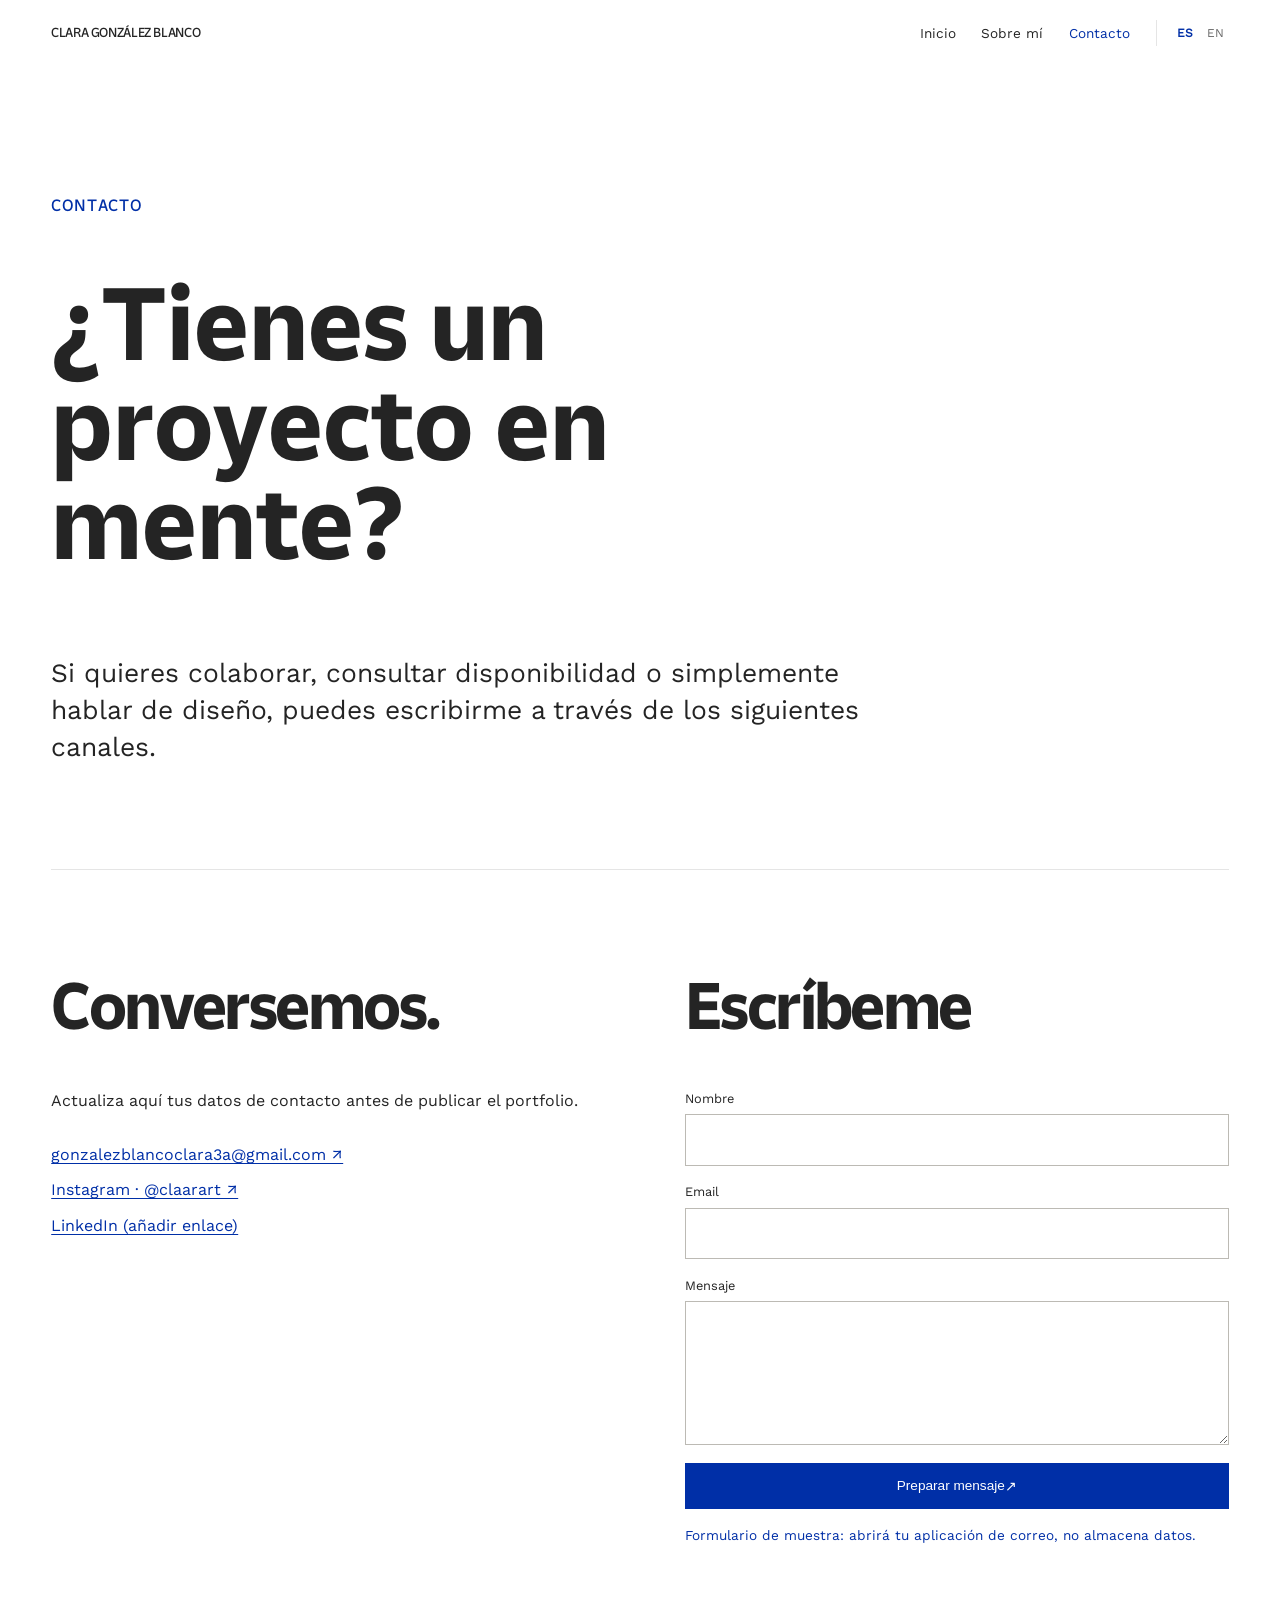
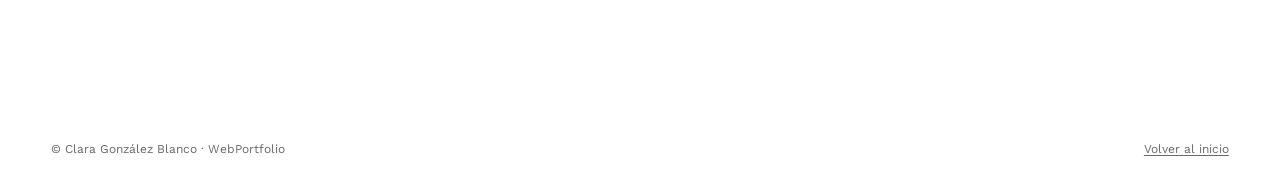
==== contacto.html @ db5a5b86 "Update navigation and footer branding" ====
<!DOCTYPE html>
<html lang="es">
  <head>
    <meta charset="utf-8">
    <meta name="viewport" content="width=device-width, initial-scale=1">
    <meta name="description" content="Contacta con Clara González Blanco.">
    <title>
      Contacto — Clara González Blanco
    </title>
    <link rel="stylesheet" href="css/tipos.css">
    <link rel="stylesheet" href="css/style.css">
    <link rel="stylesheet" href="css/responsive.css">
  </head>
  <body>
    <header class="site-header">
      <div class="header-inner">
        <a class="brand" href="index.html">CLARA GONZÁLEZ BLANCO</a>
        <div class="nav-wrap">
          <nav class="site-nav" aria-label="Navegación principal">
            <a href="index.html"><span data-es>Inicio</span><span data-en hidden>Home</span></a><a href="sobre-mi.html"><span data-es>Sobre mí</span><span data-en hidden>About</span></a><a href="contacto.html" aria-current="page"><span data-es>Contacto</span><span data-en hidden>Contact</span></a>
          </nav>
          <div class="language-switch" aria-label="Idioma">
            <button type="button" data-lang="es" aria-pressed="true">
              ES
            </button>
            <button type="button" data-lang="en" aria-pressed="false">
              EN
            </button>
          </div>
        </div>
      </div>
    </header>
    <main class="container">
      <section class="page-intro">
        <p class="eyebrow">
          <span data-es>Contacto</span><span data-en hidden>Contact</span>
        </p>
        <h1>
          <span data-es>¿Tienes un proyecto en mente?</span><span data-en hidden>Have a project in mind?</span>
        </h1>
        <p class="lead">
          <span data-es>Si quieres colaborar, consultar disponibilidad o simplemente hablar de diseño, puedes escribirme a través de los siguientes canales.</span><span data-en hidden>If you’d like to collaborate, ask about availability or talk about design, you can reach me through the channels below.</span>
        </p>
      </section>
      <section class="section contact-layout">
        <div>
          <h2>
            <span data-es>Conversemos.</span><span data-en hidden>Let’s talk.</span>
          </h2>
          <p>
            <span data-es>Actualiza aquí tus datos de contacto antes de publicar el portfolio.</span><span data-en hidden>Update your contact details here before publishing the portfolio.</span>
          </p>
          <div class="contact-links">
            <a href="mailto:gonzalezblancoclara3a@gmail.com">gonzalezblancoclara3a@gmail.com ↗</a><a href="https://www.instagram.com/claarart/" target="_blank" rel="noreferrer">Instagram · @claarart ↗</a><a href="#" aria-label="Añadir perfil de LinkedIn"><span data-es>LinkedIn (añadir enlace)</span><span data-en hidden>LinkedIn (add link)</span></a>
          </div>
        </div>
        <div>
          <h2>
            <span data-es>Escríbeme</span><span data-en hidden>Send a message</span>
          </h2>
          <form class="contact-form" id="contact-form">
            <div class="form-field">
              <label for="name">
                <span data-es>Nombre</span><span data-en hidden>Name</span>
              </label>
              <input id="name" name="name" autocomplete="name" required>
            </div>
            <div class="form-field">
              <label for="email">
                Email
              </label>
              <input id="email" name="email" type="email" autocomplete="email" required>
            </div>
            <div class="form-field">
              <label for="message">
                <span data-es>Mensaje</span><span data-en hidden>Message</span>
              </label>
              <textarea id="message" name="message" required>
              </textarea>
            </div>
            <button class="button" type="submit">
              <span data-es>Preparar mensaje</span><span data-en hidden>Prepare message</span> ↗
            </button>
            <p class="form-status" id="form-status" role="status">
              <span data-es>Formulario de muestra: abrirá tu aplicación de correo, no almacena datos.</span><span data-en hidden>Demo form: it opens your email app and does not store data.</span>
            </p>
          </form>
        </div>
      </section>
    </main>
    <footer class="site-footer">
      <p>
        © Clara González Blanco · WebPortfolio
      </p>
      <a href="index.html"><span data-es>Volver al inicio</span><span data-en hidden>Back home</span></a>
    </footer>
    <script>
  (function () {
    const buttons = document.querySelectorAll('[data-lang]');

    function setLanguage(lang) {
      document.documentElement.lang = lang;
      document.querySelectorAll('[data-es]').forEach((element) => {
        element.hidden = lang !== 'es';
      });
      document.querySelectorAll('[data-en]').forEach((element) => {
        element.hidden = lang !== 'en';
      });
      buttons.forEach((button) => {
        button.setAttribute('aria-pressed', String(button.dataset.lang === lang));
      });
    }

    buttons.forEach((button) => {
      button.addEventListener('click', () => setLanguage(button.dataset.lang));
    });
    setLanguage('es');

    document.getElementById('contact-form').addEventListener('submit', function (event) {
      event.preventDefault();
      const data = new FormData(this);
      const subject = encodeURIComponent('Contacto desde el portfolio');
      const body = encodeURIComponent(
        'Nombre: ' + data.get('name') +
        '\nEmail: ' + data.get('email') +
        '\n\n' + data.get('message')
      );
      window.location.href =
        'mailto:gonzalezblancoclara3a@gmail.com?subject=' + subject + '&body=' + body;
    });
  })();
</script>
  </body>
</html>
---- css/tipos.css ----
/*listado de tipografías*/

@font-face {
  font-family: "WorkSans-Regular";
  src: url("../fonts/WorkSans-Regular.ttf");
}
@font-face {
  font-family: "WorkSans-VariableFont_wght";
  src: url("../fonts/WorkSans-VariableFont_wght.ttf");
}
@font-face {
  font-family: "CarteroBold";
  src: url("../fonts/CarteroBold.otf");
}
@font-face {
  font-family: "CarteroRegular";
  src: url("../fonts/CarteroRegular.otf");
}
@font-face {
  font-family: "CarteroLight";
  src: url("../fonts/CarteroLight.otf");
}
---- css/style.css ----
:root {
  --paper: #FFFFFF;
  --blue: #002FA7;
  --ink: #242424;
  --line: #E5E5E5;
  --muted: #686868;
  --content: 1320px;
  --gutter: clamp(1.1rem, 4vw, 4.5rem);
  --space: clamp(3rem, 8vw, 8rem);
}
* {
  box-sizing: border-box;
}
html {
  scroll-behavior: smooth;
}
body {
  width: 100%;
  max-width: none;
  margin: 0;
  background: var(--paper);
  color: var(--ink);
  font-family: "WorkSans-Regular", "Work Sans", Arial, sans-serif;
  font-size: 16px;
  line-height: 1.4;
  -webkit-font-smoothing: antialiased;
}
img, svg, video {
  display: block;
  max-width: 100%;
}
img {
  height: auto;
}
a {
  color: inherit;
  text-decoration-thickness: 1px;
  text-underline-offset: .2em;
}
a:hover {
  color: var(--blue);
}
a:focus-visible, button:focus-visible, input:focus-visible, textarea:focus-visible {
  outline: 3px solid var(--blue);
  outline-offset: 4px;
}
h1, h2, h3, h4, p {
  margin-top: 0;
}
h1, h2, h3 {
  font-family: "CarteroBold", "Work Sans", sans-serif;
  font-weight: 400;
  line-height: 1;
}
h1 {
  font-size: clamp(3rem, 7.8vw, 7.4rem);
}
h2 {
  font-size: clamp(2.2rem, 5vw, 5rem);
  letter-spacing: -.04em;
}
h3 {
  font-size: clamp(1.35rem, 2vw, 2rem);
}
p {
  max-width: 68ch;
}
.container {
  width: min(100% - 2 * var(--gutter), var(--content));
  margin-inline: auto;
}
.site-header {
  position: relative;
  z-index: 10;
  padding: 1.25rem var(--gutter);
  border-bottom: 0;
}
.header-inner {
  width: min(100%, var(--content));
  margin-inline: auto;
  display: flex;
  align-items: center;
  justify-content: space-between;
  gap: 1.5rem;
}
.brand {
  font-family: "CarteroRegular", monospace;
  font-size: .80rem;
  text-decoration: none;
  letter-spacing: -.03em;
}
.nav-wrap {
  display: flex;
  align-items: center;
  gap: clamp(.8rem, 2vw, 2rem);
}
.site-nav {
  display: flex;
  flex-wrap: wrap;
  align-items: center;
  gap: clamp(.75rem, 2vw, 1.8rem);
}
.site-nav a, .language-switch button {
  font-size: .85rem;
  text-decoration: none;
}
.site-nav a[aria-current="page"] {
  color: var(--blue);
}
.language-switch {
  display: flex;
  gap: .25rem;
  border-left: 1px solid var(--line);
  padding-left: 1rem;
}
.language-switch button {
  border: 0;
  background: transparent;
  padding: .3rem;
  color: var(--muted);
  cursor: pointer;
  font: inherit;
  font-size: .75rem;
}
.language-switch button[aria-pressed="true"] {
  color: var(--blue);
  font-weight: 700;
}
main {
  min-height: 65vh;
}
.hero {
  padding-block: clamp(4rem, 10vw, 10rem) clamp(3rem, 7vw, 7rem);
}
.eyebrow {
  margin-bottom: 3.5rem;
  color: var(--blue);
  font-family: "CarteroRegular", monospace;
  font-size: 1rem;
  letter-spacing: .04em;
  text-transform: uppercase;
}
.hero h1 {
  max-width: 11ch;
  margin-bottom: 1.5rem;
}
.hero-copy,
.lead {
  max-width: 52rem;
  font-size: clamp(1.1rem, 2.2vw, 1.65rem);
}
.hero-bottom {
  display: flex;
  align-items: end;
  justify-content: space-between;
  gap: 2rem;
  margin-top: clamp(3rem, 8vw, 9rem);
}
.hero-note {
  max-width: 20rem;
  font-size: .85rem;
  color: var(--muted);
}
.text-link {
  display: inline-flex;
  align-items: center;
  gap: .65rem;
  color: var(--blue);
  font-size: 1rem;
  text-decoration: none;
  border-bottom: 1px solid currentColor;
  padding-bottom: .25rem;
}
.section {
  padding-block: var(--space);
  border-top: 1px solid var(--line);
}
.section-heading {
  display: flex;
  justify-content: space-between;
  align-items: end;
  gap: 2rem;
  margin-bottom: clamp(2rem, 4vw, 4rem);
}
.section-heading h2 {
  margin-bottom: 0;
}
.section-heading p {
  color: var(--muted);
  font-size: 1rem;
}
.project-grid {
  display: grid;
  grid-template-columns: repeat(2, minmax(0, 1fr));
  gap: clamp(2rem, 4vw, 4rem) clamp(1rem, 2.5vw, 2.5rem);
}
.project-card {
  min-width: 0;
}
.project-card:nth-child(even) {
  margin-top: clamp(2rem, 8vw, 7rem);
}
.project-image {
  aspect-ratio: 4 / 3;
  overflow: hidden;
  background: var(--line);
}
.project-image img {
  width: 100%;
  height: 100%;
  object-fit: cover;
  transition: transform .45s ease;
}
.project-card a:hover .project-image img {
  transform: scale(1.025);
}
.project-card a {
  text-decoration: none;
}
.project-meta {
  display: flex;
  justify-content: space-between;
  gap: 1rem;
  margin-top: 1.8rem;
  color: var(--muted);
  font-family: "CarteroRegular", monospace;
  font-size: .85rem;
}
.project-card h3 {
  margin: .8rem 0;
  font-size: clamp(1.5rem, 3vw, 2.8rem);
}
.project-card p {
  margin-bottom: 0;
  color: var(--muted);
  font-size: 1.1rem;
}
.provisional-note {
  display: inline-block;
  margin-top: .8rem;
  color: var(--muted);
  font-size: .72rem;
}
.page-intro {
  padding-block: clamp(4rem, 10vw, 10rem) clamp(3rem, 6vw, 6rem);
}
.page-intro h1 {
  max-width: 13ch;
}
.lead {
  max-width: 52rem;
  font-size: clamp(1.1rem, 2.2vw, 1.65rem);
}
.two-column {
  display: grid;
  grid-template-columns: minmax(0, 1fr) minmax(0, 1.1fr);
  gap: clamp(2rem, 7vw, 7rem);
  align-items: start;
}
.editorial-image {
  width: 100%;
  background: var(--line);
}
.content-block {
  padding-block: 1.5rem;
  border-top: 1px solid var(--line);
}
.content-block h3 {
  margin-bottom: .8rem;
}
.detail-list {
  list-style: none;
  padding: 0;
  margin: 0;
}
.detail-list li {
  padding: .8rem 0;
  border-bottom: 1px solid var(--line);
}
.case-hero {
  padding-block: clamp(3rem, 7vw, 7rem) 5.5rem;
}
.case-hero .eyebrow {
  margin-bottom: 1.5rem;
}
.case-hero h1 {
  max-width: none;
  width: 100%;
  margin-bottom: 0;
  text-align: left;
  font-size: clamp(2.2rem, 3vw, 3.5rem);
}
.case-cover {
  display: block;
  width: 100%;
  height: auto;
  max-height: none;
  object-fit: contain;
  background: transparent;
}
.case-details {
  display: grid;
  grid-template-columns: repeat(1, minmax(0, 1fr));
  align-items: start;
  gap: clamp(1.5rem, 1vw, 4rem);
  padding-block: 2rem 1rem;
}
.case-details dt {
  color: var(--muted);
  font-family: "CarteroRegular", monospace;
  font-size: .8rem;
  margin-bottom: .65rem;
}
.case-details dd {
  margin: 0;
  line-height: 1.45;
  overflow-wrap: anywhere;
}
.case-copy {
  max-width: 760px;
  padding-block: clamp(1.5rem, 2vw, 2rem);
}
.case-copy h2,
.case-copy h3 {
  margin-bottom: .8rem;
  font-size: clamp(1.35rem, 2vw, 2rem);
  letter-spacing: 0;
}
.case-gallery-stack {
  display: grid;
  gap: clamp(1.5rem, 3vw, 3rem);
  width: 100%;
}
.case-gallery-large {
  display: grid;
  grid-template-columns: minmax(0, 1fr);
  gap: clamp(1.5rem, 3vw, 3rem);
  width: 100%;
}
.case-gallery {
  display: grid;
  grid-template-columns: repeat(2, minmax(0, 1fr));
  gap: clamp(1rem, 2vw, 2rem);
  width: 100%;
}
.case-gallery-stack img {
  display: block;
  width: 100%;
  height: auto;
  max-height: none;
  object-fit: contain;
  background: transparent;
}
.cv-grid {
  display: grid;
  grid-template-columns: 1fr 2fr;
  gap: clamp(2rem, 7vw, 7rem);
}
.cv-sidebar {
  padding-top: .5rem;
}
.cv-section {
  padding-block: 1.5rem;
  border-top: 1px solid var(--line);
}
.cv-entry {
  display: grid;
  grid-template-columns: minmax(8rem, .7fr) 2fr;
  gap: 1.5rem;
  padding-block: 1.2rem;
  border-bottom: 1px solid var(--line);
}
.cv-entry p {
  margin-bottom: .4rem;
}
.cv-date {
  color: var(--muted);
  font-family: "CarteroRegular", monospace;
  font-size: .75rem;
}
.button {
  display: inline-flex;
  align-items: center;
  justify-content: center;
  min-height: 46px;
  padding: .75rem 1.2rem;
  background: var(--blue);
  color: white;
  border: 1px solid var(--blue);
  text-decoration: none;
  font-size: .85rem;
  cursor: pointer;
}
.button:hover {
  background: transparent;
  color: var(--blue);
}
.contact-layout {
  display: grid;
  grid-template-columns: 1fr 1fr;
  gap: clamp(2rem, 7vw, 7rem);
}
.contact-links {
  display: grid;
  gap: .8rem;
  margin-top: 2rem;
}
.contact-links a {
  width: fit-content;
  color: var(--blue);
}
.contact-form {
  display: grid;
  gap: 1.1rem;
}
.form-field {
  display: grid;
  gap: .4rem;
}
.form-field label {
  font-size: .8rem;
}
.form-field input, .form-field textarea {
  width: 100%;
  padding: .85rem 1rem;
  border: 1px solid #bcbab4;
  border-radius: 0;
  background: transparent;
  color: var(--ink);
  font: inherit;
}
.form-field textarea {
  min-height: 9rem;
  resize: vertical;
}
.form-status {
  font-size: .85rem;
  color: var(--blue);
}
.site-footer {
  display: flex;
  justify-content: space-between;
  gap: 1rem;
  padding: 1.5rem var(--gutter);
  padding-top: 5rem;
  border-top: 0;
  color: var(--muted);
  font-size: .75rem;
}
.site-footer p {
  margin: 0;
}
@media (hover: none) {
  .project-card a:hover .project-image img {
    transform: none;
  }
}
---- css/responsive.css ----
/* Responsive layout: móvil, tableta y escritorio */
@media (max-width: 900px) {
  :root {
    --gutter: clamp(1.1rem, 4vw, 2.25rem);
    --space: clamp(3.5rem, 10vw, 6rem);
  }
  .header-inner {
    align-items: flex-start;
  }
  .nav-wrap {
    gap: 1rem;
  }
  .site-nav {
    gap: .8rem 1rem;
  }
  .two-column, .cv-grid {
    grid-template-columns: 1fr 1.15fr;
    gap: 2rem;
  }
  .project-grid {
    gap: 2.5rem 1.25rem;
  }
  .case-details {
    gap: 1rem;
  }
}
@media (max-width: 680px) {
  :root {
    --gutter: 1.1rem;
    --space: 4rem;
  }
  html {
    scroll-behavior: auto;
  }
  .site-header {
    padding-block: 1rem;
  }
  .header-inner {
    flex-direction: column;
    gap: .9rem;
  }
  .nav-wrap {
    width: 100%;
    justify-content: space-between;
    align-items: center;
    gap: .75rem;
  }
  .site-nav {
    gap: .65rem 1rem;
  }
  .site-nav a {
    font-size: .84rem;
  }
  .language-switch {
    padding-left: .65rem;
  }
  .hero {
    padding-block: 4.5rem 3rem;
  }
  .hero h1 {
    font-size: clamp(3.25rem, 16vw, 5.6rem);
  }
  .hero-bottom, .section-heading {
    align-items: flex-start;
    flex-direction: column;
    gap: 1rem;
  }
  .hero-bottom {
    margin-top: 3rem;
  }
  .project-grid {
    grid-template-columns: 1fr;
    gap: 2.5rem;
  }
  .project-card:nth-child(even) {
    margin-top: 0;
  }
  .project-card h3 {
    font-size: 2rem;
  }
  .project-meta {
    font-size: .76rem;
  }
  .two-column, .cv-grid, .contact-layout {
    grid-template-columns: 1fr;
    gap: 2rem;
  }
  .case-details {
    grid-template-columns: 1fr;
    gap: 1.25rem;
    padding-block: 1.5rem;
  }
  .case-details dt {
    margin-bottom: .35rem;
  }
  .case-gallery {
    grid-template-columns: 1fr;
  }
  .cv-entry {
    grid-template-columns: 1fr;
    gap: .45rem;
  }
  .page-intro {
    padding-block: 4.5rem 3rem;
  }
  .case-hero {
    padding-block: 3rem 2rem;
  }
  .case-hero .eyebrow {
    margin-bottom: 1rem;
  }
  .case-hero h1 {
    font-size: clamp(2.1rem, 8vw, 3.2rem);
  }
  .page-intro h1 {
    font-size: clamp(3rem, 14vw, 5rem);
  }
  .site-footer {
    flex-direction: column;
  }
}
@media (max-width: 380px) {
  .site-nav {
    gap: .55rem;
  }
  .site-nav a {
    font-size: .76rem;
  }
  .brand {
    font-size: .82rem;
  }
  .language-switch {
    padding-left: .4rem;
  }
  .language-switch button {
    font-size: .68rem;
  }
}
@media (prefers-reduced-motion: reduce) {
  *, *::before, *::after {
    scroll-behavior: auto !important;
    animation-duration: .01ms !important;
    animation-iteration-count: 1 !important;
    transition-duration: .01ms !important;
  }
}
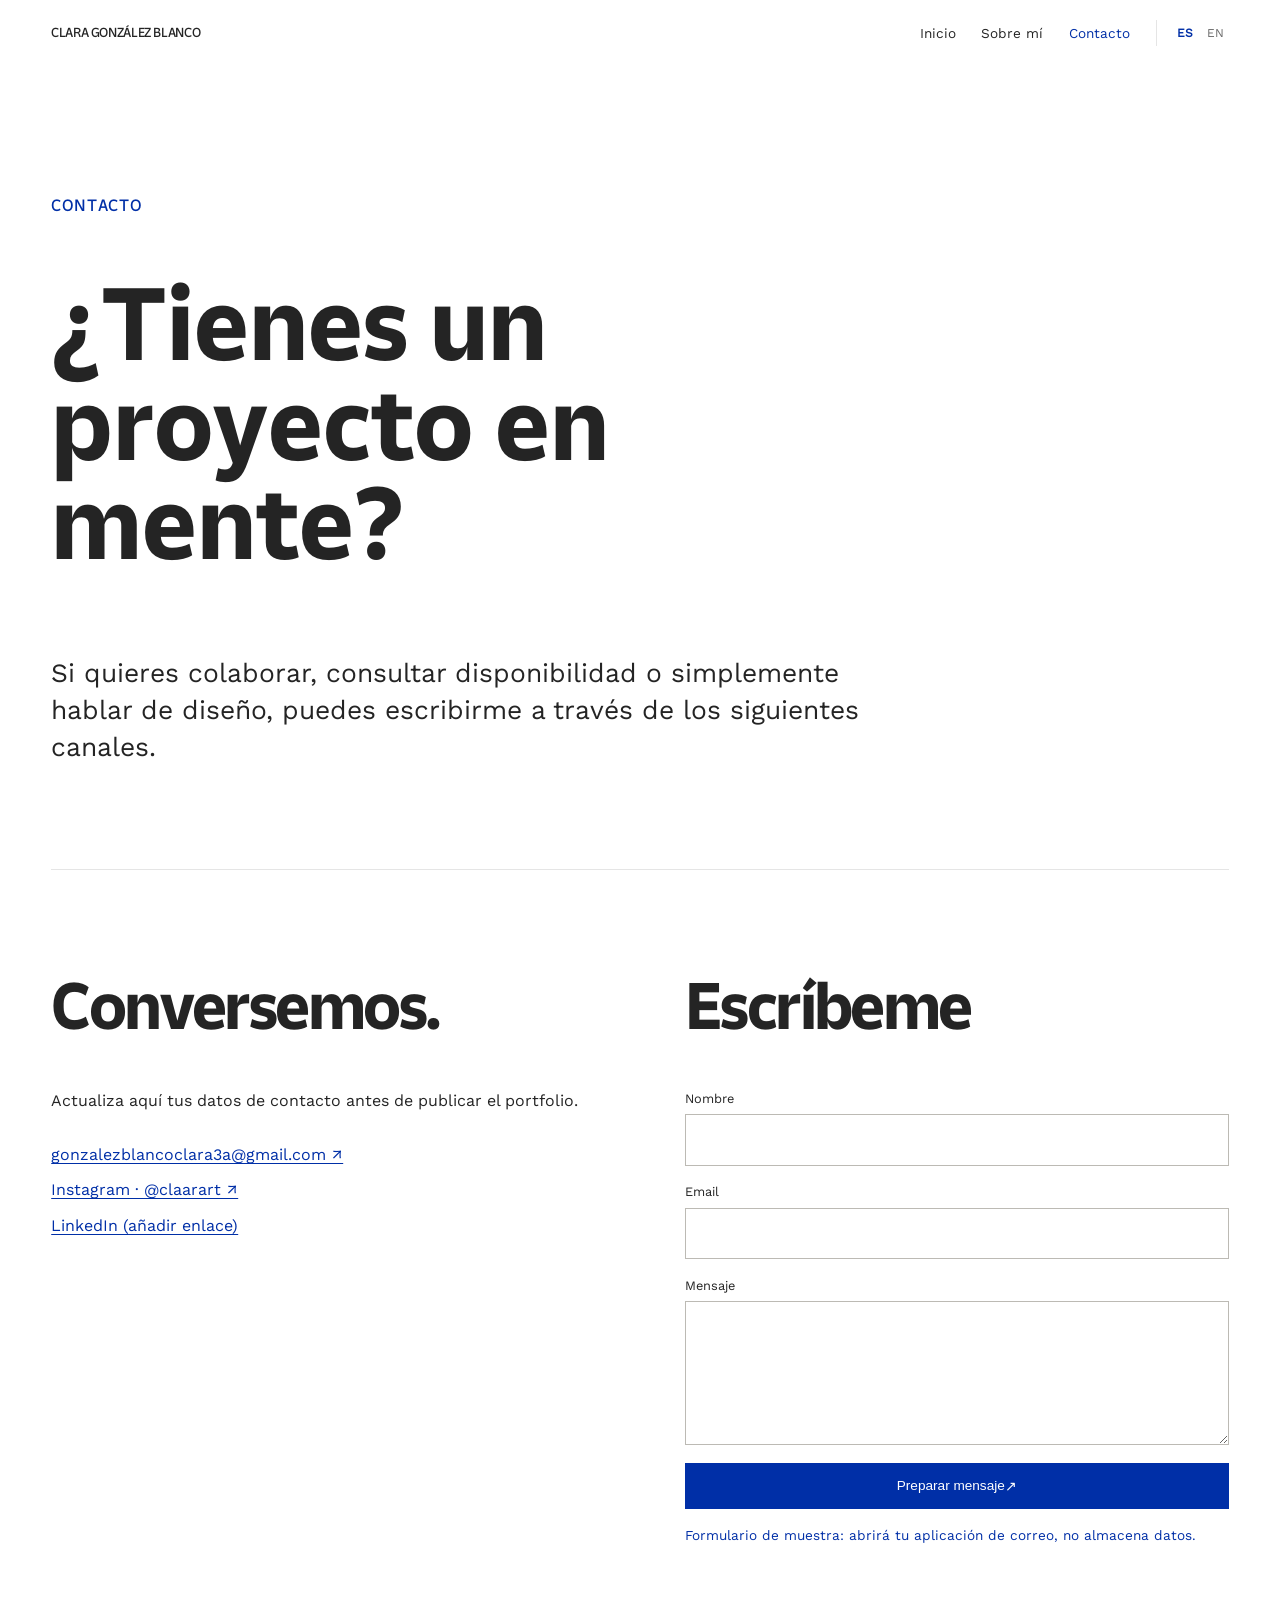
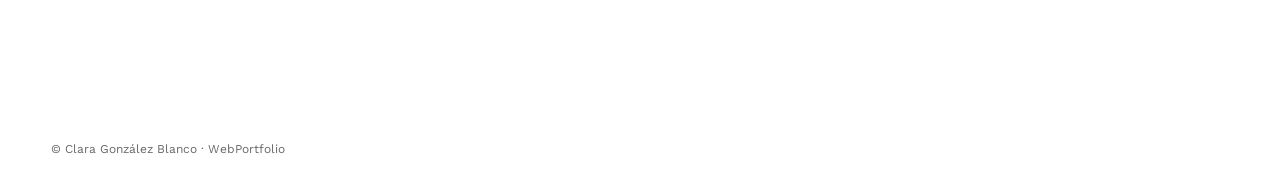
==== commit a8aa679f: "Remove back to home link" ====
--- a/contacto.html
+++ b/contacto.html
@@ -92,7 +92,7 @@
       <p>
         © Clara González Blanco · WebPortfolio
       </p>
-      <a href="index.html"><span data-es>Volver al inicio</span><span data-en hidden>Back home</span></a>
+
     </footer>
     <script>
   (function () {
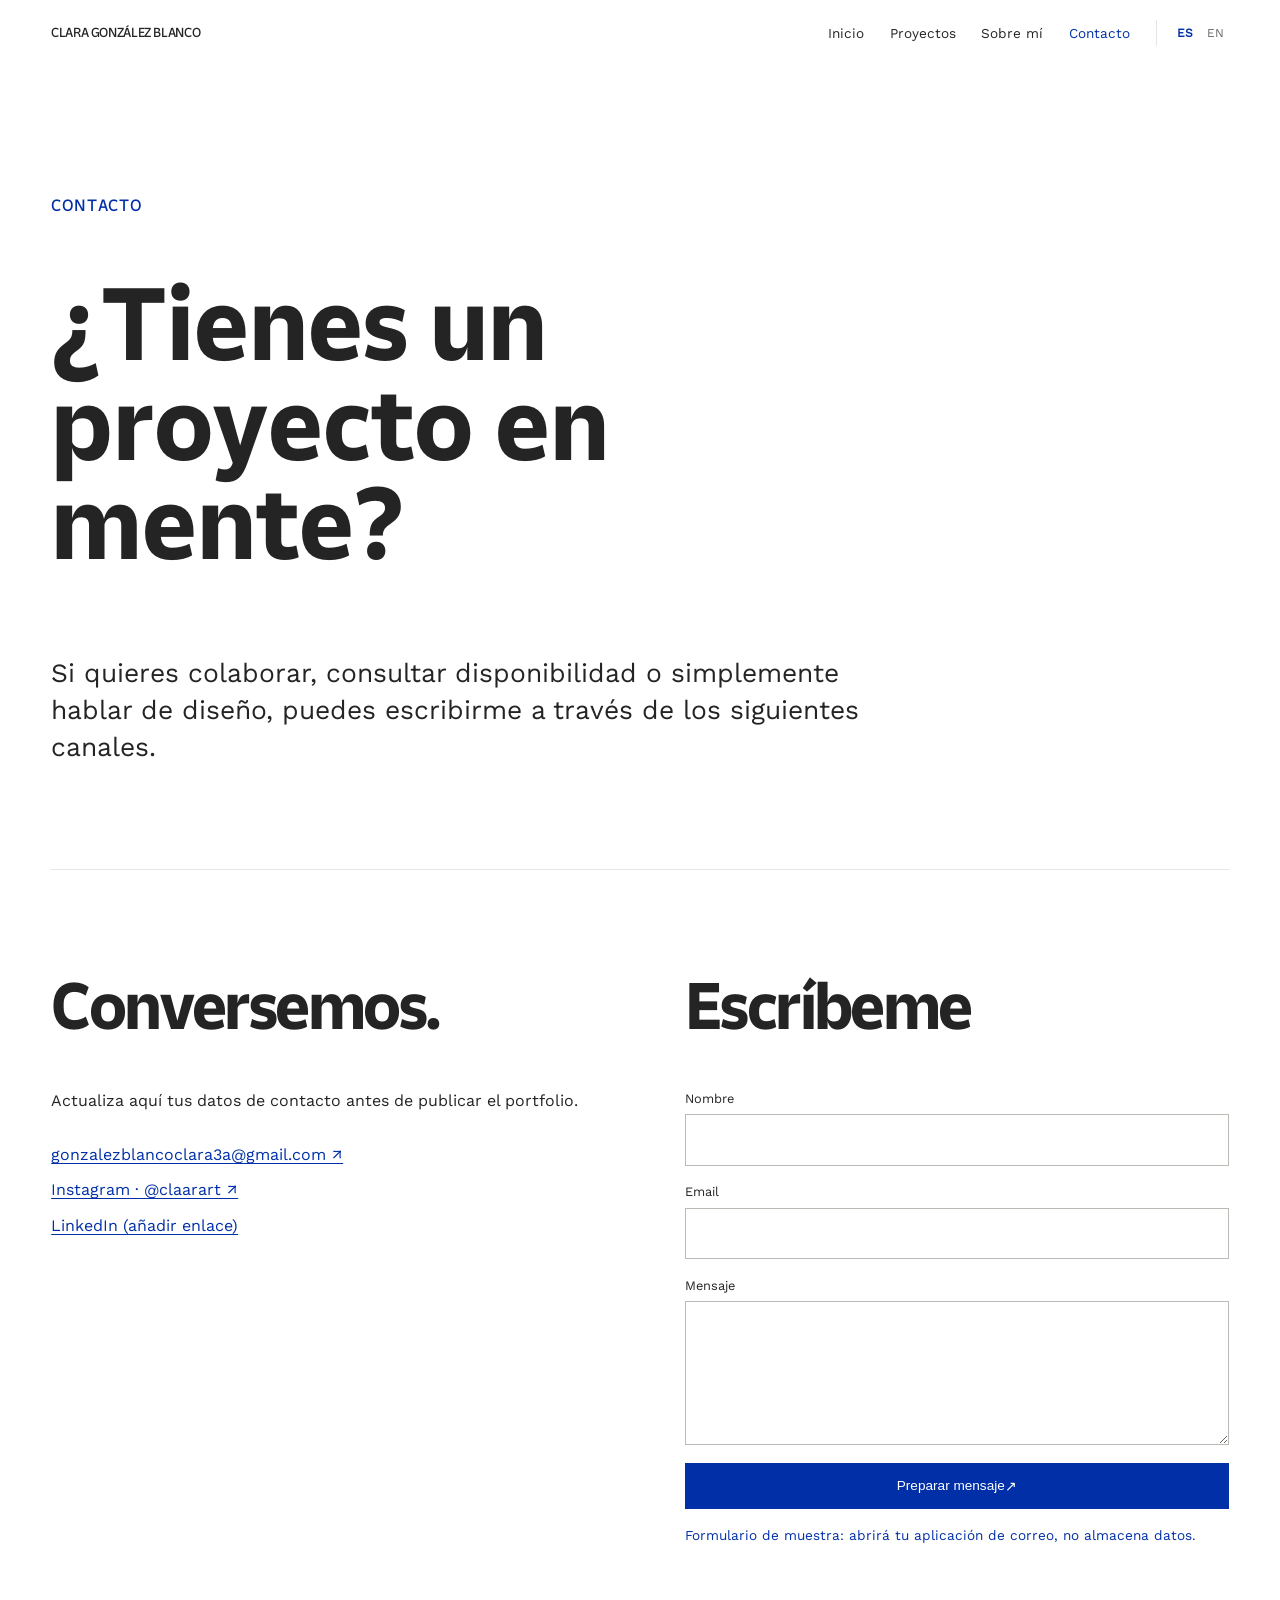
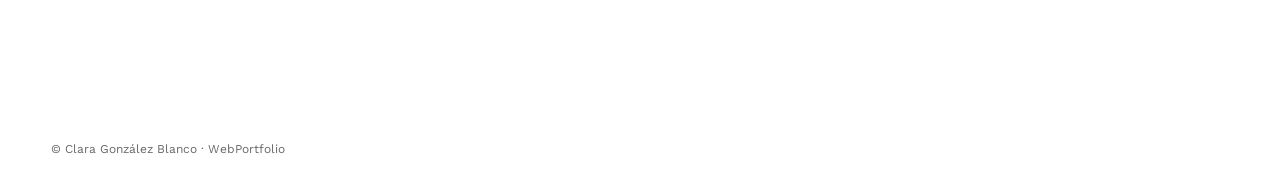
==== commit f56be364: "Add projects navigation link" ====
--- a/contacto.html
+++ b/contacto.html
@@ -17,7 +17,7 @@
         <a class="brand" href="index.html">CLARA GONZÁLEZ BLANCO</a>
         <div class="nav-wrap">
           <nav class="site-nav" aria-label="Navegación principal">
-            <a href="index.html"><span data-es>Inicio</span><span data-en hidden>Home</span></a><a href="sobre-mi.html"><span data-es>Sobre mí</span><span data-en hidden>About</span></a><a href="contacto.html" aria-current="page"><span data-es>Contacto</span><span data-en hidden>Contact</span></a>
+            <a href="index.html"><span data-es>Inicio</span><span data-en hidden>Home</span></a><a href="index.html#proyectos"><span data-es>Proyectos</span><span data-en hidden>Projects</span></a><a href="sobre-mi.html"><span data-es>Sobre mí</span><span data-en hidden>About</span></a><a href="contacto.html" aria-current="page"><span data-es>Contacto</span><span data-en hidden>Contact</span></a>
           </nav>
           <div class="language-switch" aria-label="Idioma">
             <button type="button" data-lang="es" aria-pressed="true">
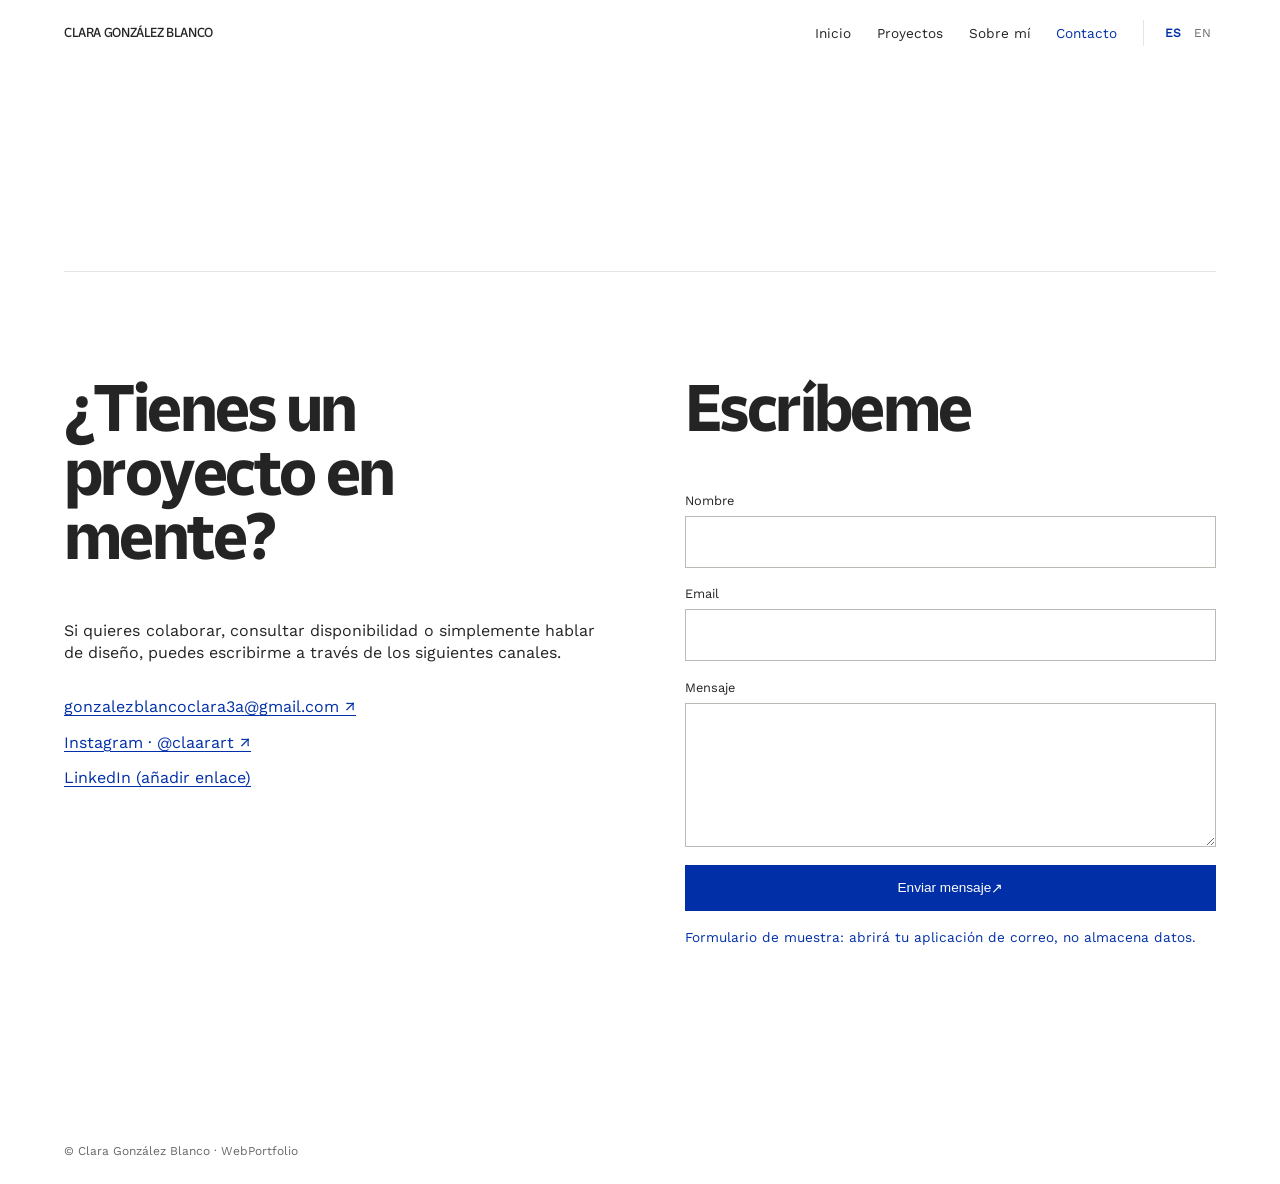
==== commit 7cca1683: "Update contacto.html" ====
--- a/contacto.html
+++ b/contacto.html
@@ -17,7 +17,7 @@
         <a class="brand" href="index.html">CLARA GONZÁLEZ BLANCO</a>
         <div class="nav-wrap">
           <nav class="site-nav" aria-label="Navegación principal">
-            <a href="index.html"><span data-es>Inicio</span><span data-en hidden>Home</span></a><a href="index.html#proyectos"><span data-es>Proyectos</span><span data-en hidden>Projects</span></a><a href="sobre-mi.html"><span data-es>Sobre mí</span><span data-en hidden>About</span></a><a href="contacto.html" aria-current="page"><span data-es>Contacto</span><span data-en hidden>Contact</span></a>
+            <a href="index.html"><span data-es>Inicio</span><span data-en hidden>Home</span></a><a href="proyectos.html"><span data-es>Proyectos</span><span data-en hidden>Projects</span></a><a href="sobre-mi.html"><span data-es>Sobre mí</span><span data-en hidden>About</span></a><a href="contacto.html" aria-current="page"><span data-es>Contacto</span><span data-en hidden>Contact</span></a>
           </nav>
           <div class="language-switch" aria-label="Idioma">
             <button type="button" data-lang="es" aria-pressed="true">
@@ -32,23 +32,14 @@
     </header>
     <main class="container">
       <section class="page-intro">
-        <p class="eyebrow">
-          <span data-es>Contacto</span><span data-en hidden>Contact</span>
-        </p>
-        <h1>
-          <span data-es>¿Tienes un proyecto en mente?</span><span data-en hidden>Have a project in mind?</span>
-        </h1>
-        <p class="lead">
-          <span data-es>Si quieres colaborar, consultar disponibilidad o simplemente hablar de diseño, puedes escribirme a través de los siguientes canales.</span><span data-en hidden>If you’d like to collaborate, ask about availability or talk about design, you can reach me through the channels below.</span>
-        </p>
       </section>
       <section class="section contact-layout">
         <div>
           <h2>
-            <span data-es>Conversemos.</span><span data-en hidden>Let’s talk.</span>
+             <span data-es>¿Tienes un proyecto en mente?</span><span data-en hidden>Have a project in mind?</span>
           </h2>
           <p>
-            <span data-es>Actualiza aquí tus datos de contacto antes de publicar el portfolio.</span><span data-en hidden>Update your contact details here before publishing the portfolio.</span>
+            <span data-es>Si quieres colaborar, consultar disponibilidad o simplemente hablar de diseño, puedes escribirme a través de los siguientes canales.</span><span data-en hidden>If you’d like to collaborate, ask about availability or talk about design, you can reach me through the channels below.</span>
           </p>
           <div class="contact-links">
             <a href="mailto:gonzalezblancoclara3a@gmail.com">gonzalezblancoclara3a@gmail.com ↗</a><a href="https://www.instagram.com/claarart/" target="_blank" rel="noreferrer">Instagram · @claarart ↗</a><a href="#" aria-label="Añadir perfil de LinkedIn"><span data-es>LinkedIn (añadir enlace)</span><span data-en hidden>LinkedIn (add link)</span></a>
@@ -79,7 +70,7 @@
               </textarea>
             </div>
             <button class="button" type="submit">
-              <span data-es>Preparar mensaje</span><span data-en hidden>Prepare message</span> ↗
+              <span data-es>Enviar mensaje</span><span data-en hidden>Send message</span> ↗
             </button>
             <p class="form-status" id="form-status" role="status">
               <span data-es>Formulario de muestra: abrirá tu aplicación de correo, no almacena datos.</span><span data-en hidden>Demo form: it opens your email app and does not store data.</span>
--- a/css/style.css
+++ b/css/style.css
@@ -4,10 +4,11 @@
   --ink: #242424;
   --line: #E5E5E5;
   --muted: #686868;
-  --content: 1320px;
-  --gutter: clamp(1.1rem, 4vw, 4.5rem);
+  --content: 1160px;
+  --gutter: clamp(1.5rem, 5vw, 5rem);
   --space: clamp(3rem, 8vw, 8rem);
 }
+
 * {
   box-sizing: border-box;
 }
@@ -23,7 +24,20 @@
   font-family: "WorkSans-Regular", "Work Sans", Arial, sans-serif;
   font-size: 16px;
   line-height: 1.4;
+  text-align: left;
   -webkit-font-smoothing: antialiased;
+}
+p {
+  text-align: justify;
+  text-align-last: left;
+  text-justify: inter-word;
+  hyphens: auto;
+  overflow-wrap: break-word;
+}
+
+dd, li {
+  text-align: left;
+  overflow-wrap: break-word;
 }
 img, svg, video {
   display: block;
@@ -300,9 +314,9 @@
 }
 .case-details {
   display: grid;
-  grid-template-columns: repeat(1, minmax(0, 1fr));
+  grid-template-columns: minmax(0, 1.5fr) minmax(0, 1fr) minmax(0, .65fr);
   align-items: start;
-  gap: clamp(1.5rem, 1vw, 4rem);
+  gap: clamp(1.5rem, 3vw, 3rem);
   padding-block: 2rem 1rem;
 }
 .case-details dt {
@@ -312,13 +326,21 @@
   margin-bottom: .65rem;
 }
 .case-details dd {
+  max-width: 32ch;
   margin: 0;
   line-height: 1.45;
-  overflow-wrap: anywhere;
+  overflow-wrap: break-word;
+  text-wrap: pretty;
 }
 .case-copy {
-  max-width: 760px;
+  max-width: 700px;
   padding-block: clamp(1.5rem, 2vw, 2rem);
+}
+
+@media (min-width: 681px) {
+  .case-copy {
+    max-width: 450px;
+  }
 }
 .case-copy h2,
 .case-copy h3 {
@@ -343,13 +365,20 @@
   gap: clamp(1rem, 2vw, 2rem);
   width: 100%;
 }
-.case-gallery-stack img {
+.case-gallery-stack img,
+.case-gallery-stack video {
   display: block;
   width: 100%;
   height: auto;
   max-height: none;
   object-fit: contain;
   background: transparent;
+}
+.case-gallery-stack video {
+  border: 0;
+  outline: 0;
+  box-shadow: none;
+  vertical-align: top;
 }
 .cv-grid {
   display: grid;
@@ -455,3 +484,45 @@
     transform: none;
   }
 }
+
+/* Galería animada*/
+main.container .case-gallery-stack .synced-gif-gallery {
+  --gallery-inset: clamp(4.5rem, 7vw, 6rem);
+  display: flex !important;
+  flex-direction: column !important;
+  align-items: stretch;
+  gap: var(--gallery-inset);
+  width: min(1800px, 100%);
+  max-width: 1800px;
+  min-width: 0;
+  box-sizing: border-box;
+  padding-inline: var(--gallery-inset);
+  margin: 0 auto;
+  margin-bottom: 2.5rem;
+}
+.result-block {
+  border-top: 0;
+}
+main.container .case-gallery-stack .synced-gif-gallery > .hover-gif {
+  display: block;
+  flex: 0 0 auto;
+  width: 100%;
+  max-width: 100%;
+  height: auto;
+  min-width: 0;
+  align-self: stretch;
+  box-shadow: 0 8px 24px rgba(36, 36, 36, 0.14);
+}
+
+
+/* Página Sobre mí: eliminar líneas divisorias y bordes de cajas. */
+.about-page .section,
+.about-page .content-block,
+.about-page .detail-list li,
+.about-page .cv-section,
+.about-page .cv-entry {
+  border: 0;
+}
+.about-page .button {
+  border: 0;
+}
--- a/css/responsive.css
+++ b/css/responsive.css
@@ -1,7 +1,7 @@
 /* Responsive layout: móvil, tableta y escritorio */
 @media (max-width: 900px) {
   :root {
-    --gutter: clamp(1.1rem, 4vw, 2.25rem);
+    --gutter: clamp(1.5rem, 5vw, 2.75rem);
     --space: clamp(3.5rem, 10vw, 6rem);
   }
   .header-inner {
@@ -26,7 +26,7 @@
 }
 @media (max-width: 680px) {
   :root {
-    --gutter: 1.1rem;
+    --gutter: 1.35rem;
     --space: 4rem;
   }
   html {
@@ -110,7 +110,16 @@
     margin-bottom: 1rem;
   }
   .case-hero h1 {
-    font-size: clamp(2.1rem, 8vw, 3.2rem);
+    max-width: none;
+    white-space: nowrap;
+    font-size: clamp(1.55rem, 6.2vw, 2.6rem);
+    letter-spacing: -.035em;
+  }
+  .case-details {
+    grid-template-columns: minmax(0, 1fr);
+  }
+  main.container .case-gallery-stack .synced-gif-gallery {
+    --gallery-inset: clamp(1.25rem, 3.5vw, 3rem);
   }
   .page-intro h1 {
     font-size: clamp(3rem, 14vw, 5rem);
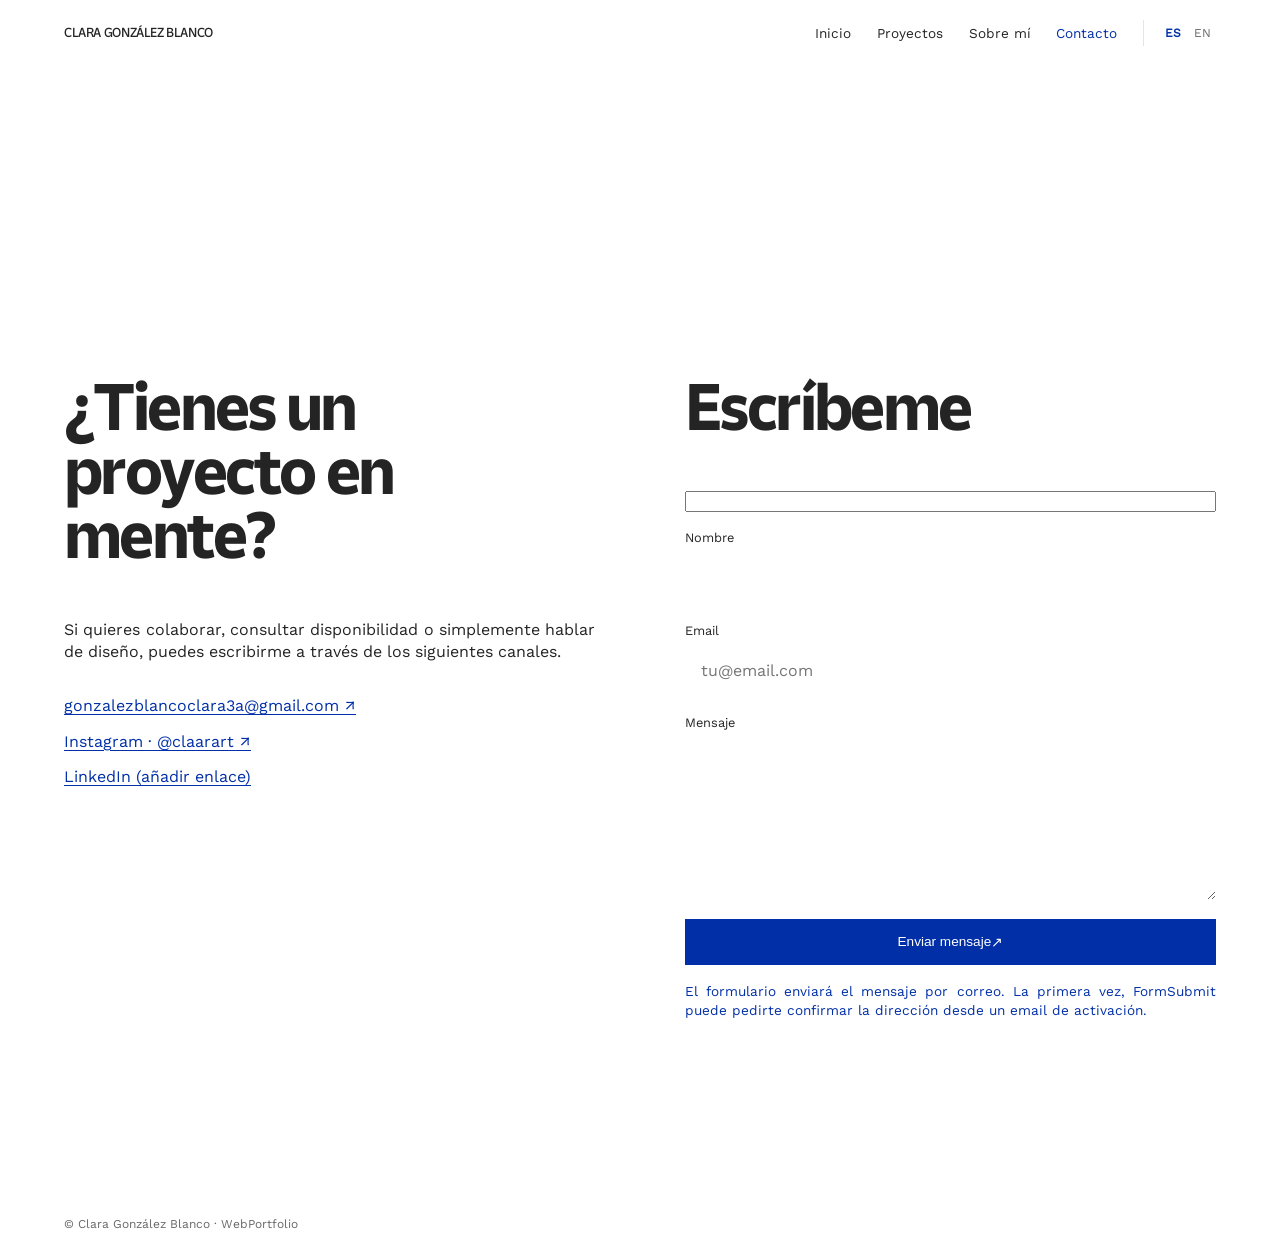
==== commit e3d31878: "Configurar envío real del formulario de contacto" ====
--- a/contacto.html
+++ b/contacto.html
@@ -11,7 +11,7 @@
     <link rel="stylesheet" href="css/style.css">
     <link rel="stylesheet" href="css/responsive.css">
   </head>
-  <body>
+  <body class="contact-page">
     <header class="site-header">
       <div class="header-inner">
         <a class="brand" href="index.html">CLARA GONZÁLEZ BLANCO</a>
@@ -49,7 +49,10 @@
           <h2>
             <span data-es>Escríbeme</span><span data-en hidden>Send a message</span>
           </h2>
-          <form class="contact-form" id="contact-form">
+          <form class="contact-form" id="contact-form" action="https://formsubmit.co/gonzalezblancoclara3a@gmail.com" method="POST">
+            <input type="hidden" name="_subject" value="Nuevo mensaje desde tu portfolio">
+            <input type="hidden" name="_template" value="table">
+            <input type="text" name="_honey" tabindex="-1" autocomplete="off" aria-hidden="true" class="contact-honeypot">
             <div class="form-field">
               <label for="name">
                 <span data-es>Nombre</span><span data-en hidden>Name</span>
@@ -60,20 +63,20 @@
               <label for="email">
                 Email
               </label>
-              <input id="email" name="email" type="email" autocomplete="email" required>
+              <input id="email" name="email" type="email" autocomplete="email" placeholder="tu@email.com" required>
             </div>
             <div class="form-field">
               <label for="message">
                 <span data-es>Mensaje</span><span data-en hidden>Message</span>
               </label>
-              <textarea id="message" name="message" required>
+              <textarea id="message" name="message" rows="6" minlength="10" maxlength="5000" required placeholder="Cuéntame brevemente en qué consiste tu proyecto.">
               </textarea>
             </div>
             <button class="button" type="submit">
               <span data-es>Enviar mensaje</span><span data-en hidden>Send message</span> ↗
             </button>
             <p class="form-status" id="form-status" role="status">
-              <span data-es>Formulario de muestra: abrirá tu aplicación de correo, no almacena datos.</span><span data-en hidden>Demo form: it opens your email app and does not store data.</span>
+              <span data-es>El formulario enviará el mensaje por correo. La primera vez, FormSubmit puede pedirte confirmar la dirección desde un email de activación.</span><span data-en hidden>The form will send your message by email. The first time, FormSubmit may ask you to confirm the address through an activation email.</span>
             </p>
           </form>
         </div>
@@ -107,18 +110,6 @@
     });
     setLanguage('es');
 
-    document.getElementById('contact-form').addEventListener('submit', function (event) {
-      event.preventDefault();
-      const data = new FormData(this);
-      const subject = encodeURIComponent('Contacto desde el portfolio');
-      const body = encodeURIComponent(
-        'Nombre: ' + data.get('name') +
-        '\nEmail: ' + data.get('email') +
-        '\n\n' + data.get('message')
-      );
-      window.location.href =
-        'mailto:gonzalezblancoclara3a@gmail.com?subject=' + subject + '&body=' + body;
-    });
   })();
 </script>
   </body>
--- a/css/style.css
+++ b/css/style.css
@@ -526,3 +526,71 @@
 .about-page .button {
   border: 0;
 }
+
+
+/* Página Sobre mí: perfil en columna izquierda y contenido alineado a la derecha. */
+.about-page .about-layout {
+  grid-template-columns: minmax(0, .8fr) minmax(0, 1.2fr);
+  align-items: start;
+}
+.about-page .about-profile-caption {
+  margin-top: 1.2rem;
+}
+.about-page .about-profile-caption h3 {
+  margin-bottom: .35rem;
+  font-size: clamp(1rem, 1.3vw, 1.25rem);
+  letter-spacing: 0;
+}
+.about-page .about-profile-caption p {
+  margin-bottom: 0;
+  color: var(--muted);
+  font-size: .9rem;
+}
+.about-page .about-cv-download {
+  margin-top: 2rem;
+}
+.about-page .about-cv-download h3 {
+  margin-bottom: .8rem;
+  font-size: 1rem;
+  letter-spacing: 0;
+}
+.about-page .about-main-content > .cv-section:first-of-type {
+  margin-top: var(--space);
+}
+.about-page .about-main-content .cv-section {
+  padding-block: 1.5rem;
+}
+@media (max-width: 680px) {
+  .about-page .about-layout {
+    grid-template-columns: 1fr;
+    gap: 2.5rem;
+  }
+  .about-page .about-profile {
+    max-width: 100%;
+  }
+  .about-page .about-profile-caption h3 {
+    font-size: 1.1rem;
+  }
+  .about-page .about-cv-download {
+    margin-top: 1.5rem;
+  }
+  .about-page .about-main-content > .cv-section:first-of-type {
+    margin-top: 3rem;
+  }
+}
+
+
+/* Página Contacto: eliminar líneas divisorias y bordes. */
+.contact-page .section,
+.contact-page .contact-layout,
+.contact-page .contact-form,
+.contact-page .form-field,
+.contact-page .contact-links {
+  border: 0;
+}
+.contact-page .form-field input,
+.contact-page .form-field textarea {
+  border: 0;
+  border-bottom: 1px solid transparent;
+  outline-offset: 3px;
+}
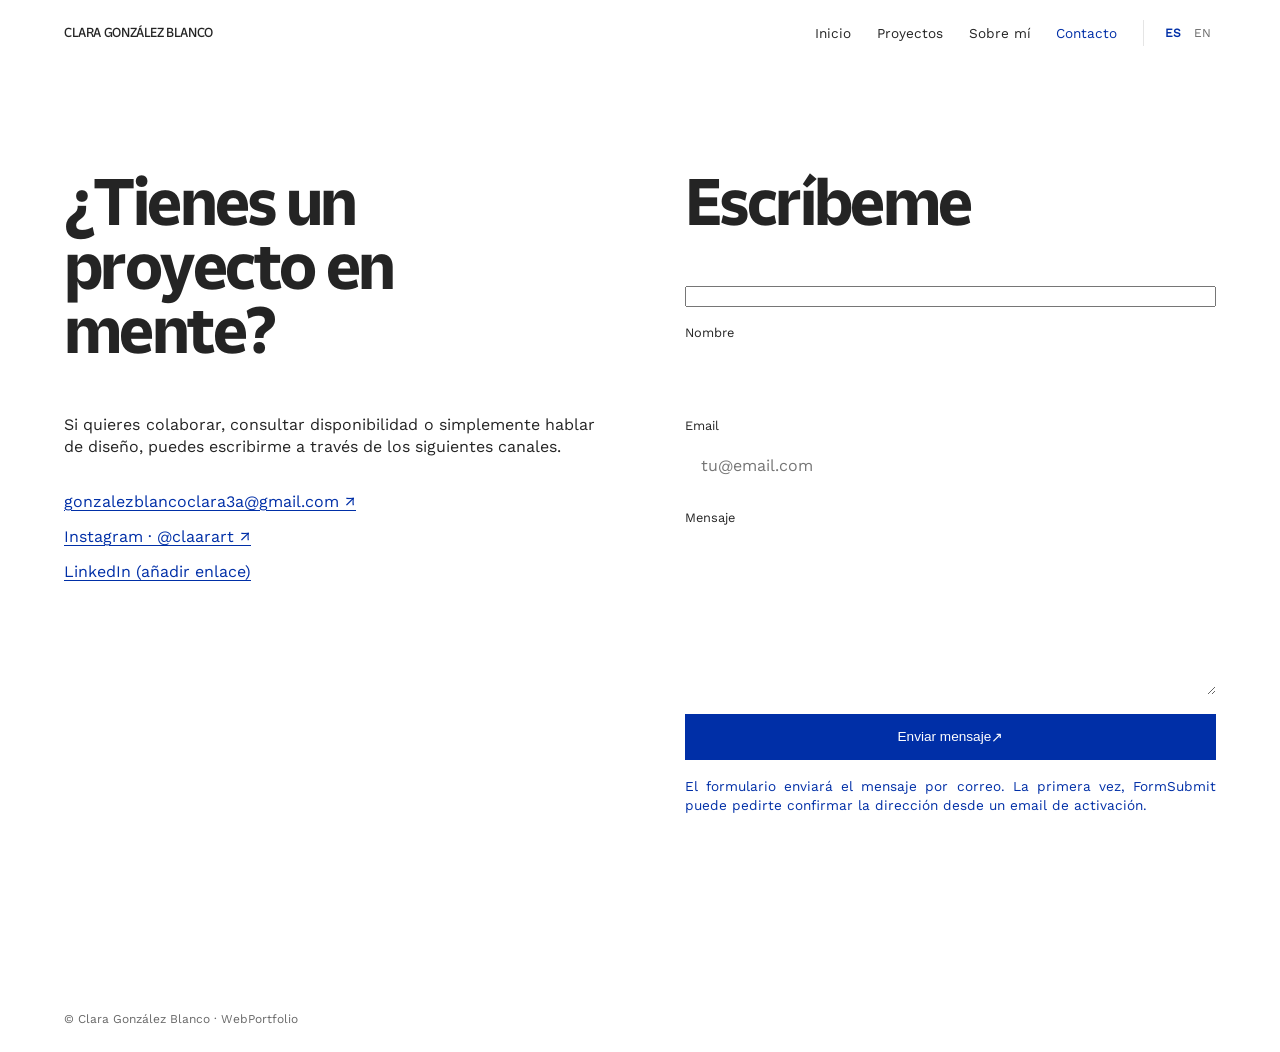
==== commit 75f006c6: "Eliminar sección vacía y espacio sobrante en Contacto" ====
--- a/contacto.html
+++ b/contacto.html
@@ -31,9 +31,7 @@
       </div>
     </header>
     <main class="container">
-      <section class="page-intro">
-      </section>
-      <section class="section contact-layout">
+<section class="section contact-layout">
         <div>
           <h2>
              <span data-es>¿Tienes un proyecto en mente?</span><span data-en hidden>Have a project in mind?</span>
